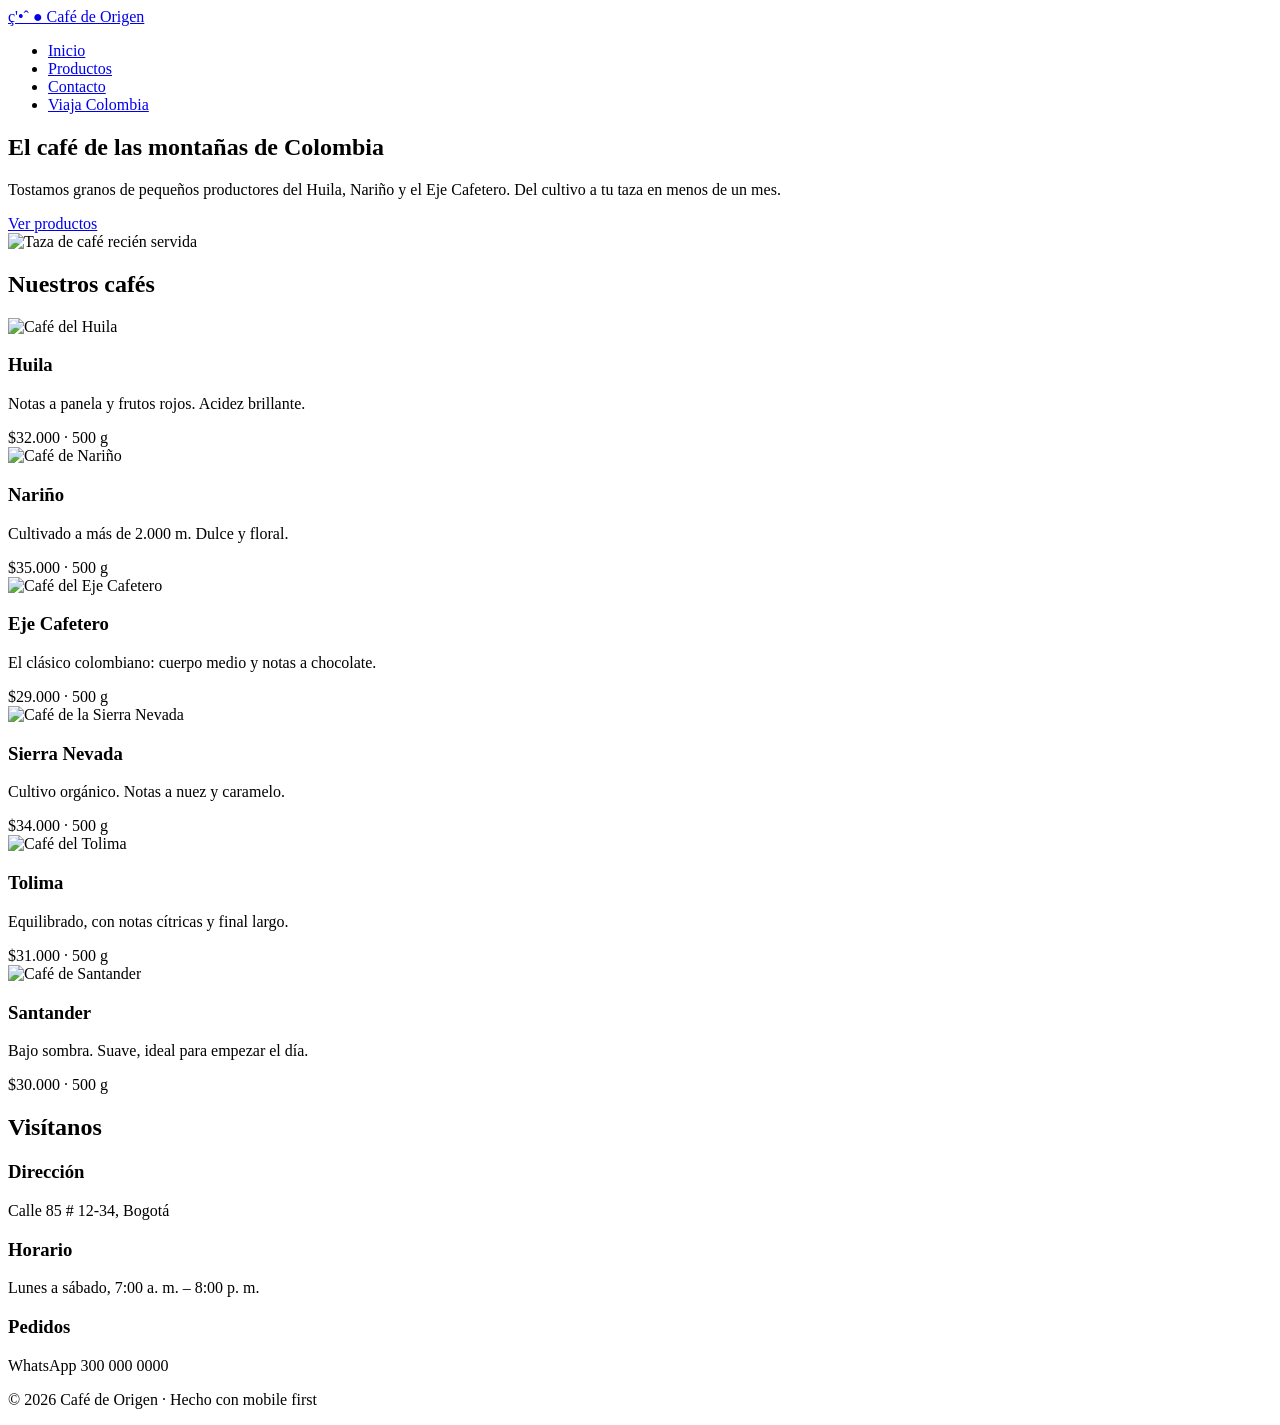
==== index.html @ 824e14e4 "Estructura inicial y viajacolombia" ====
<!DOCTYPE html>
<html lang="es">
<head>
    <meta charset="UTF-8">
 
    <meta name="viewport" content="width=device-width, initial-scale=1.0">
    <title>Café de Origen</title>
    <link rel="stylesheet" href="css/styles.css">
</head>
<body>

<!-- ENCABEZADO -->
<header class="header">
    <div class="contenedor header contenido">
        <a href="#inicio" class="logo">ç'•ˆ ● Café de Origen</a>
        <nav>
          <ul class="nav lista">
 
            <li><a href="#inicio">Inicio</a></li>
            <li><a href="#productos">Productos</a></li>
            <li><a href="#contacto">Contacto</a></li>
            <li><a href="viajacolombia/index.html" class="nav destacado">Viaja Colombia</a></li>
        </ul>
    </nav>
  </div>
</header>

<main>
<!-- HERO -->
<section class="hero" id="inicio">
    <div class="contenedor hero contenido">
        <div class="hero texto">
            <h1>El café de las montañas de Colombia</h1>
            <p>Tostamos granos de pequeños productores del Huila, Nariño y el Eje Cafetero. Del cultivo a tu taza en menos de un mes.</p>
            <a href="#productos" class="boton">Ver productos</a>
        </div>
        <img class="hero imagen" src="https://placehold.co/800x600/4b2e2a/f7f1e8.png?text=Cafe+de+Origen" alt="Taza de café recién servida">
        </div>
        </section>

<!-- PRODUCTOS -->

<section class="productos" id="productos">
    <div class="contenedor">
        <h2>Nuestros cafés</h2>
        <div class="tarjetas">
            <article class="tarjeta">
            <img src="https://placehold.co/600x400/6b4226/f7f1e8.png?text=Huila" alt="Café del Huila">
            <div class="tarjeta cuerpo">
               <h3>Huila</h3>
               <p>Notas a panela y frutos rojos. Acidez brillante.</p>
                <span class="precio">$32.000 · 500 g</span>
        </div>
</article>

    <article class="tarjeta">
        <img src="https://placehold.co/600x400/6b4226/f7f1e8.png?text=Narino" alt="Café de Nariño">
    <div class="tarjeta cuerpo">
        <h3>Nariño</h3>
        <p>Cultivado a más de 2.000 m. Dulce y floral.</p>
        <span class="precio">$35.000 · 500 g</span>
    </div>
</article>

    <article class="tarjeta">
        <img src="https://placehold.co/600x400/6b4226/f7f1e8.png?text=Eje+Cafetero" alt="Café del Eje Cafetero">
        <div class="tarjeta cuerpo">
        <h3>Eje Cafetero</h3>
        <p>El clásico colombiano: cuerpo medio y notas a chocolate.</p>
        <span class="precio">$29.000 · 500 g</span>
    </div>
</article>

    <article class="tarjeta">
        <img src="https://placehold.co/600x400/6b4226/f7f1e8.png?text=Sierra+Nevada" alt="Café de la Sierra Nevada">
        <div class="tarjeta cuerpo">
        <h3>Sierra Nevada</h3>
        <p>Cultivo orgánico. Notas a nuez y caramelo.</p>
        <span class="precio">$34.000 · 500 g</span>
        </div>
</article>

    <article class="tarjeta">
        <img src="https://placehold.co/600x400/6b4226/f7f1e8.png?text=Tolima" alt="Café del Tolima">
        <div class="tarjeta cuerpo">
        <h3>Tolima</h3>
        <p>Equilibrado, con notas cítricas y final largo.</p>
        <span class="precio">$31.000 · 500 g</span>
        </div>
</article>

    <article class="tarjeta">
        <img src="https://placehold.co/600x400/6b4226/f7f1e8.png?text=Santander" alt="Café de Santander">
        <div class="tarjeta cuerpo">
        <h3>Santander</h3>
        <p>Bajo sombra. Suave, ideal para empezar el día.</p>
        <span class="precio">$30.000 · 500 g</span>
        </div>

    </article>
    </div>
</div>
</section>


<!-- CONTACTO -->
<section class="contacto" id="contacto">
    <div class="contenedor">
        <h2>Visítanos</h2>
        <div class="contacto grid">
            <div class="contacto bloque">
                <h3>Dirección</h3>
                <p>Calle 85 # 12-34, Bogotá</p>
            </div>
            <div class="contacto bloque">
                <h3>Horario</h3>
                <p>Lunes a sábado, 7:00 a. m. – 8:00 p. m.</p>
</div>

            <div class="contacto bloque">
                <h3>Pedidos</h3>
                <p>WhatsApp 300 000 0000</p>
            </div>
        </div>
</div>
</section>
</main>

<!-- PIE DE PÁGINA -->
<footer class="footer">
<p>© 2026 Café de Origen · Hecho con mobile first</p>
</footer>

</body>
</html>
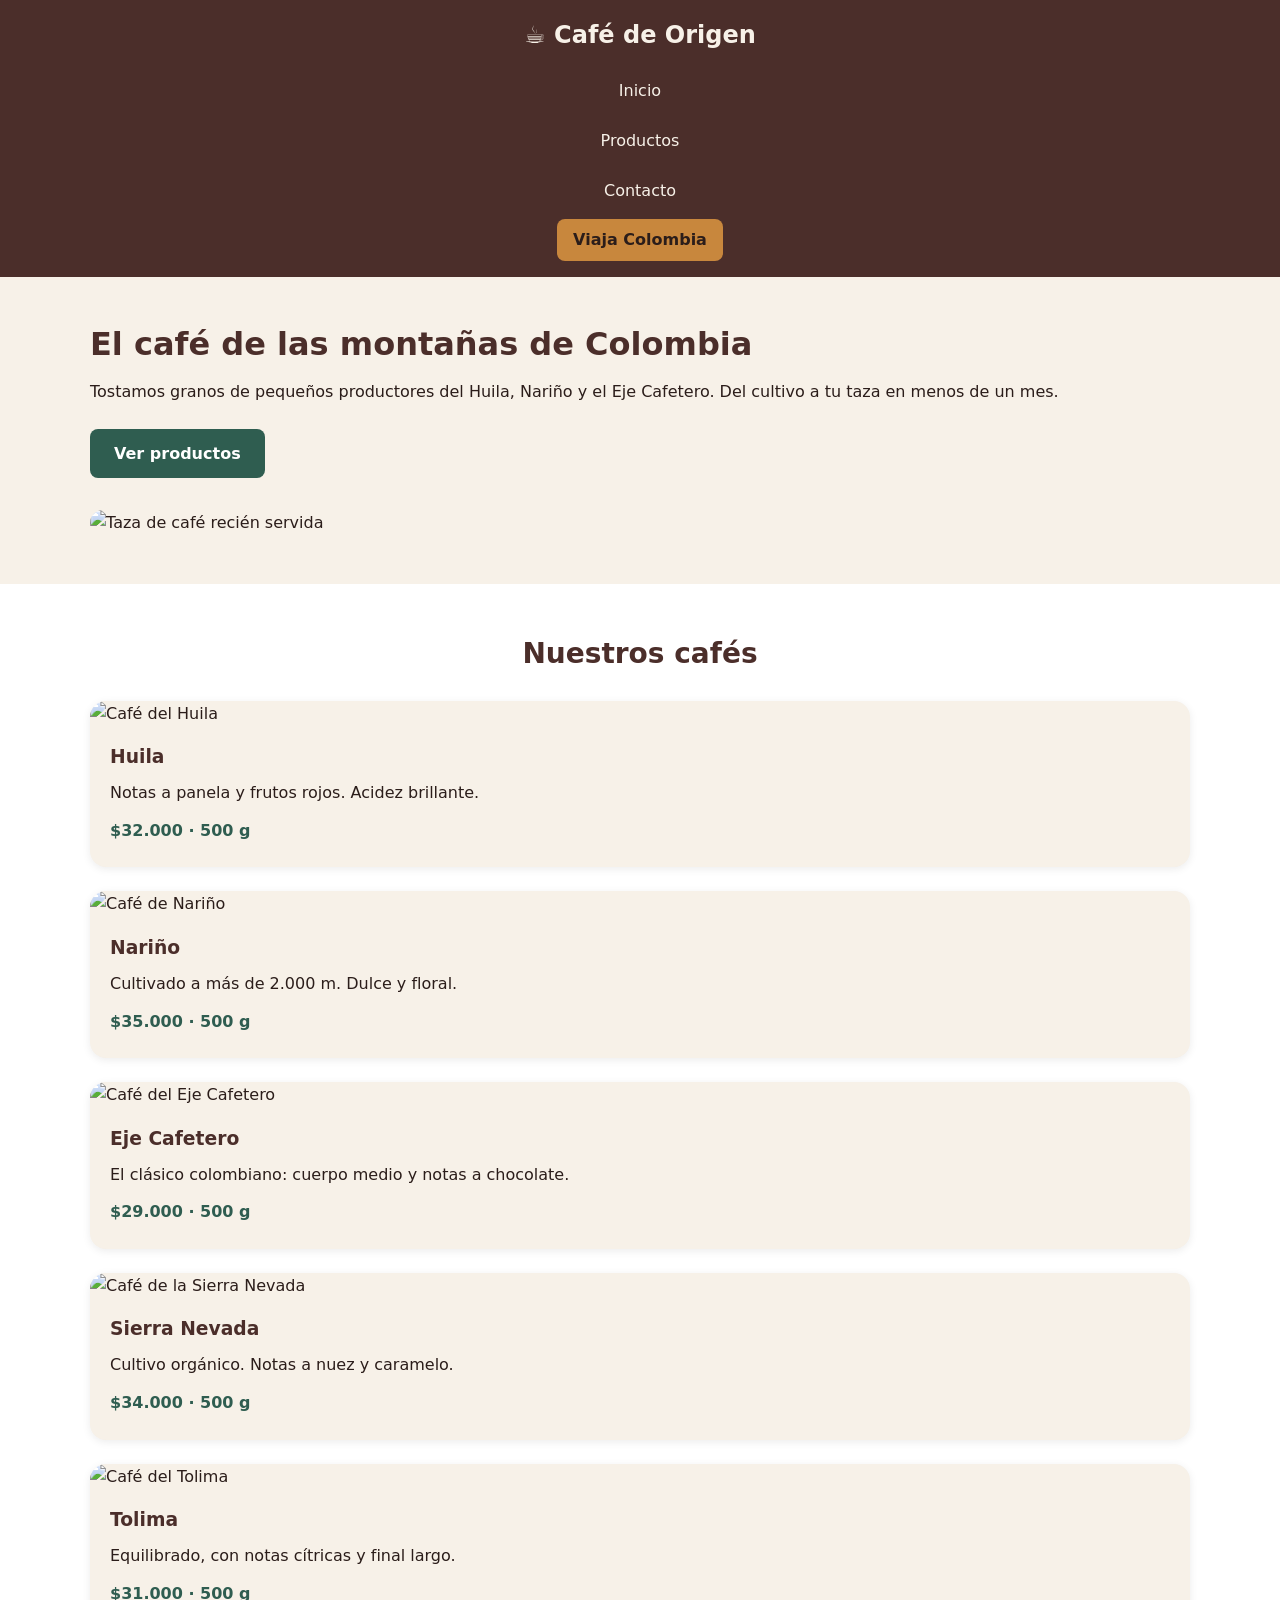
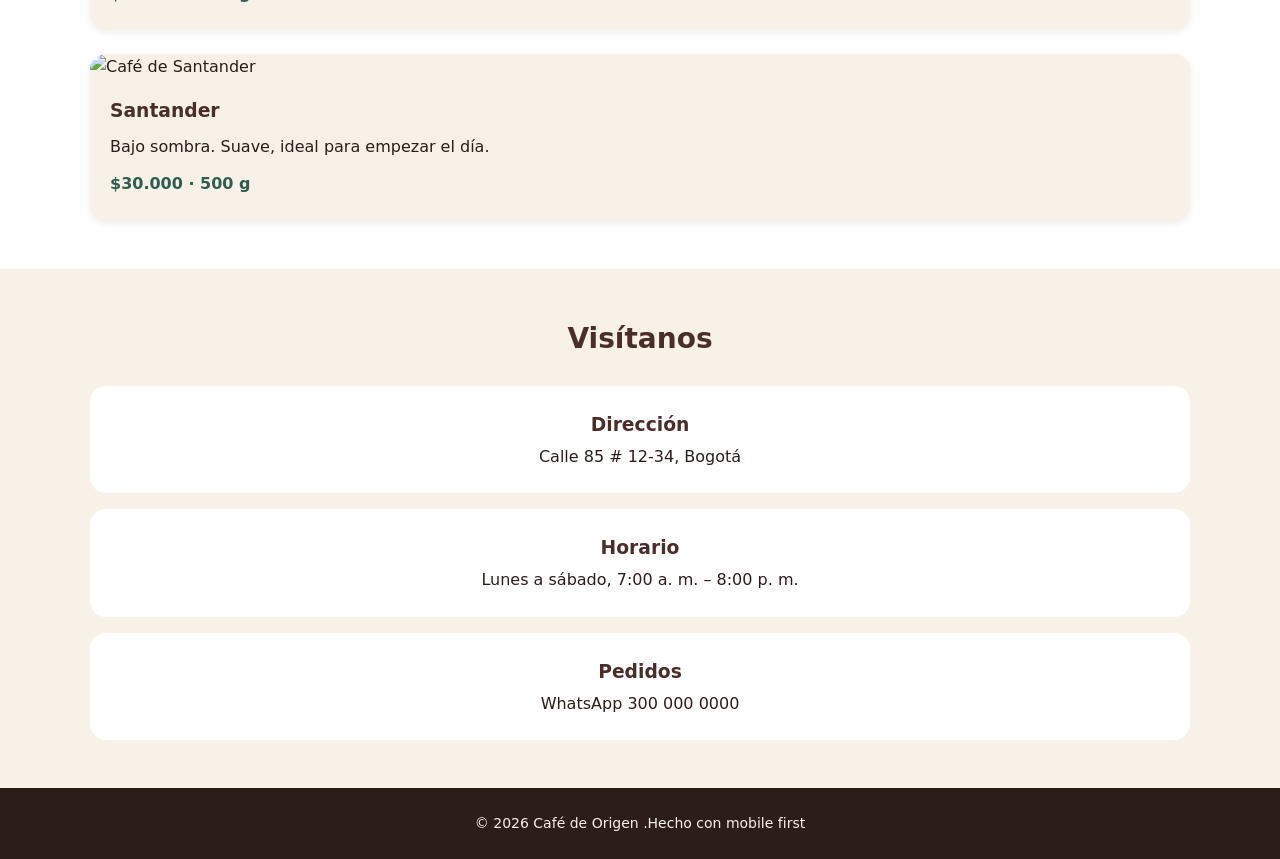
==== commit dea906c6: "Estilos base mobile first" ====
--- a/index.html
+++ b/index.html
@@ -2,8 +2,9 @@
 <html lang="es">
 <head>
     <meta charset="UTF-8">
- 
+
     <meta name="viewport" content="width=device-width, initial-scale=1.0">
+    
     <title>Café de Origen</title>
     <link rel="stylesheet" href="css/styles.css">
 </head>
@@ -11,15 +12,14 @@
 
 <!-- ENCABEZADO -->
 <header class="header">
-    <div class="contenedor header contenido">
-        <a href="#inicio" class="logo">ç'•ˆ ● Café de Origen</a>
+    <div class="contenedor header_contenido">
+        <a href="#inicio" class="logo">☕ Café de Origen</a>
         <nav>
-          <ul class="nav lista">
- 
+          <ul class="nav_lista">
             <li><a href="#inicio">Inicio</a></li>
             <li><a href="#productos">Productos</a></li>
             <li><a href="#contacto">Contacto</a></li>
-            <li><a href="viajacolombia/index.html" class="nav destacado">Viaja Colombia</a></li>
+            <li><a href="viajacolombia/index.html" class="nav_destacado">Viaja Colombia</a></li>
         </ul>
     </nav>
   </div>
@@ -28,13 +28,13 @@
 <main>
 <!-- HERO -->
 <section class="hero" id="inicio">
-    <div class="contenedor hero contenido">
-        <div class="hero texto">
+    <div class="contenedor hero_contenido">
+        <div class="hero_texto">
             <h1>El café de las montañas de Colombia</h1>
             <p>Tostamos granos de pequeños productores del Huila, Nariño y el Eje Cafetero. Del cultivo a tu taza en menos de un mes.</p>
             <a href="#productos" class="boton">Ver productos</a>
         </div>
-        <img class="hero imagen" src="https://placehold.co/800x600/4b2e2a/f7f1e8.png?text=Cafe+de+Origen" alt="Taza de café recién servida">
+        <img class="hero_imagen" src="https://placehold.co/800x600/4b2e2a/f7f1e8.png?text=Cafe+de+Origen" alt="Taza de café recién servida">
         </div>
         </section>
 
@@ -46,7 +46,7 @@
         <div class="tarjetas">
             <article class="tarjeta">
             <img src="https://placehold.co/600x400/6b4226/f7f1e8.png?text=Huila" alt="Café del Huila">
-            <div class="tarjeta cuerpo">
+            <div class="tarjeta_cuerpo">
                <h3>Huila</h3>
                <p>Notas a panela y frutos rojos. Acidez brillante.</p>
                 <span class="precio">$32.000 · 500 g</span>
@@ -55,7 +55,7 @@
 
     <article class="tarjeta">
         <img src="https://placehold.co/600x400/6b4226/f7f1e8.png?text=Narino" alt="Café de Nariño">
-    <div class="tarjeta cuerpo">
+    <div class="tarjeta_cuerpo">
         <h3>Nariño</h3>
         <p>Cultivado a más de 2.000 m. Dulce y floral.</p>
         <span class="precio">$35.000 · 500 g</span>
@@ -64,7 +64,7 @@
 
     <article class="tarjeta">
         <img src="https://placehold.co/600x400/6b4226/f7f1e8.png?text=Eje+Cafetero" alt="Café del Eje Cafetero">
-        <div class="tarjeta cuerpo">
+        <div class="tarjeta_cuerpo">
         <h3>Eje Cafetero</h3>
         <p>El clásico colombiano: cuerpo medio y notas a chocolate.</p>
         <span class="precio">$29.000 · 500 g</span>
@@ -73,7 +73,7 @@
 
     <article class="tarjeta">
         <img src="https://placehold.co/600x400/6b4226/f7f1e8.png?text=Sierra+Nevada" alt="Café de la Sierra Nevada">
-        <div class="tarjeta cuerpo">
+        <div class="tarjeta_cuerpo">
         <h3>Sierra Nevada</h3>
         <p>Cultivo orgánico. Notas a nuez y caramelo.</p>
         <span class="precio">$34.000 · 500 g</span>
@@ -82,7 +82,7 @@
 
     <article class="tarjeta">
         <img src="https://placehold.co/600x400/6b4226/f7f1e8.png?text=Tolima" alt="Café del Tolima">
-        <div class="tarjeta cuerpo">
+        <div class="tarjeta_cuerpo">
         <h3>Tolima</h3>
         <p>Equilibrado, con notas cítricas y final largo.</p>
         <span class="precio">$31.000 · 500 g</span>
@@ -91,7 +91,7 @@
 
     <article class="tarjeta">
         <img src="https://placehold.co/600x400/6b4226/f7f1e8.png?text=Santander" alt="Café de Santander">
-        <div class="tarjeta cuerpo">
+        <div class="tarjeta_cuerpo">
         <h3>Santander</h3>
         <p>Bajo sombra. Suave, ideal para empezar el día.</p>
         <span class="precio">$30.000 · 500 g</span>
@@ -107,17 +107,17 @@
 <section class="contacto" id="contacto">
     <div class="contenedor">
         <h2>Visítanos</h2>
-        <div class="contacto grid">
-            <div class="contacto bloque">
+        <div class="contacto_grid">
+            <div class="contacto_bloque">
                 <h3>Dirección</h3>
                 <p>Calle 85 # 12-34, Bogotá</p>
             </div>
-            <div class="contacto bloque">
+            <div class="contacto_bloque">
                 <h3>Horario</h3>
                 <p>Lunes a sábado, 7:00 a. m. – 8:00 p. m.</p>
 </div>
 
-            <div class="contacto bloque">
+            <div class="contacto_bloque">
                 <h3>Pedidos</h3>
                 <p>WhatsApp 300 000 0000</p>
             </div>
@@ -128,7 +128,7 @@
 
 <!-- PIE DE PÁGINA -->
 <footer class="footer">
-<p>© 2026 Café de Origen · Hecho con mobile first</p>
+<p>© 2026 Café de Origen .Hecho con mobile first</p>
 </footer>
 
 </body>
--- a/css/styles.css
+++ b/css/styles.css
@@ -0,0 +1,164 @@
+/* ===== PASO 3: Reset y box-sizing ===== */
+* {
+    box-sizing: border-box; margin: 0;
+    padding: 0;
+}
+
+/* ===== PASO 4: Tipografía base con unidades relativas ===== */ 
+html {
+    font-size: 100%;	/* 1rem = 16px (tamaño del navegador) */ scroll-behavior: smooth;
+}
+
+body {
+    font-family: system-ui, "Segoe UI", Roboto, Arial, sans-serif; font-size: 1rem;
+    line-height: 1.6; color: #2b1d1a;
+    background-color: #f7f1e8;
+}
+
+a {
+    color: inherit;
+    text-decoration: none;
+}
+
+ul {
+    list-style: none;
+}
+h2 {
+    font-size: 1.75rem; color: #4b2e2a; text-align: center;
+    margin-bottom: 1.5rem;
+}
+
+/* ===== PASO 5: Imágenes fluidas ===== */ 
+img {
+    max-width: 100%; height: auto; display: block;
+}
+
+/* ===== PASO 6: Contenedor ===== */
+.contenedor { 
+    width: 90%;
+    max-width: 1100px; margin: 0 auto;
+
+}
+
+/* ===== PASO 7: Encabezado y menú (móvil) ===== */
+.header {
+    background-color: #4b2e2a; color: #f7f1e8;
+    padding: 1rem 0;
+
+}
+
+.header_contenido { 
+    display: flex;
+    flex-direction: column; align-items: center; gap: 1rem;
+}
+
+.logo {
+    font-size: 1.5rem; font-weight: 700;
+}
+.nav_lista { display: flex;
+    flex-direction: column; align-items: center; gap: 0.5rem;
+}
+.nav_lista a { 
+    display: block; padding: 0.5rem 1rem; border-radius: 0.5rem;
+}
+
+.nav_lista a:hover {
+background-color: rgba(255, 255, 255, 0.15);
+}
+
+.nav_destacado {   
+    background-color: #c8873d; color: #2b1d1a;
+    font-weight: 700;
+}
+
+
+/* ===== PASO 8: Hero (móvil) ===== */
+.hero {
+    padding: 3rem 0;
+}
+
+.hero_contenido { 
+    display: grid; 
+    gap: 2rem;
+}
+
+
+.hero h1 {
+    font-size: 2rem; 
+    line-height: 1.2; 
+    color: #4b2e2a; 
+    margin-bottom: 1rem;
+}
+
+.hero p {
+    margin-bottom: 1.5rem;
+}
+
+.boton {
+    display: inline-block; 
+    background-color: #2f5d50; 
+    color: #ffffff;
+    padding: 0.75rem 1.5rem; 
+    border-radius: 0.5rem; 
+    font-weight: 700;
+}
+
+.hero_imagen { 
+    border-radius: 1rem;
+}
+
+/* ===== PASO 9: Tarjetas de productos (móvil: 1 columna) ===== */
+.productos {
+    background-color: #ffffff; 
+    padding: 3rem 0;
+}
+
+.tarjetas { 
+    display: grid;
+    grid-template-columns: 1fr; gap: 1.5rem;
+}
+.tarjeta {
+    background-color: #f7f1e8; 
+    border-radius: 1rem; 
+    overflow: hidden;
+    box-shadow: 0 2px 8px rgba(0, 0, 0, 0.08);
+}
+
+.tarjeta_cuerpo {
+padding: 1rem 1.25rem 1.5rem;
+
+}
+.tarjeta h3 { 
+    color: #4b2e2a;
+    margin-bottom: 0.5rem;
+}
+
+.precio {   
+    display: block;
+    margin-top: 0.75rem; 
+    font-weight: 700; 
+    color: #2f5d50;
+}
+
+/* ===== PASO 10: Contacto y pie de página (móvil) ===== */
+.contacto { 
+    padding: 3rem 0;
+}
+.contacto_grid { 
+    display: flex;
+    flex-direction: column; gap: 1rem;
+}
+.contacto_bloque { 
+    background-color: #ffffff; 
+    padding: 1.5rem;
+    border-radius: 1rem; text-align: center;
+}
+.contacto_bloque h3 { 
+    color: #4b2e2a;
+    margin-bottom: 0.25rem;
+}
+
+.footer {
+    background-color: #2b1d1a; color: #f7f1e8;
+    text-align: center; padding: 1.5rem 0; font-size: 0.875rem;
+}
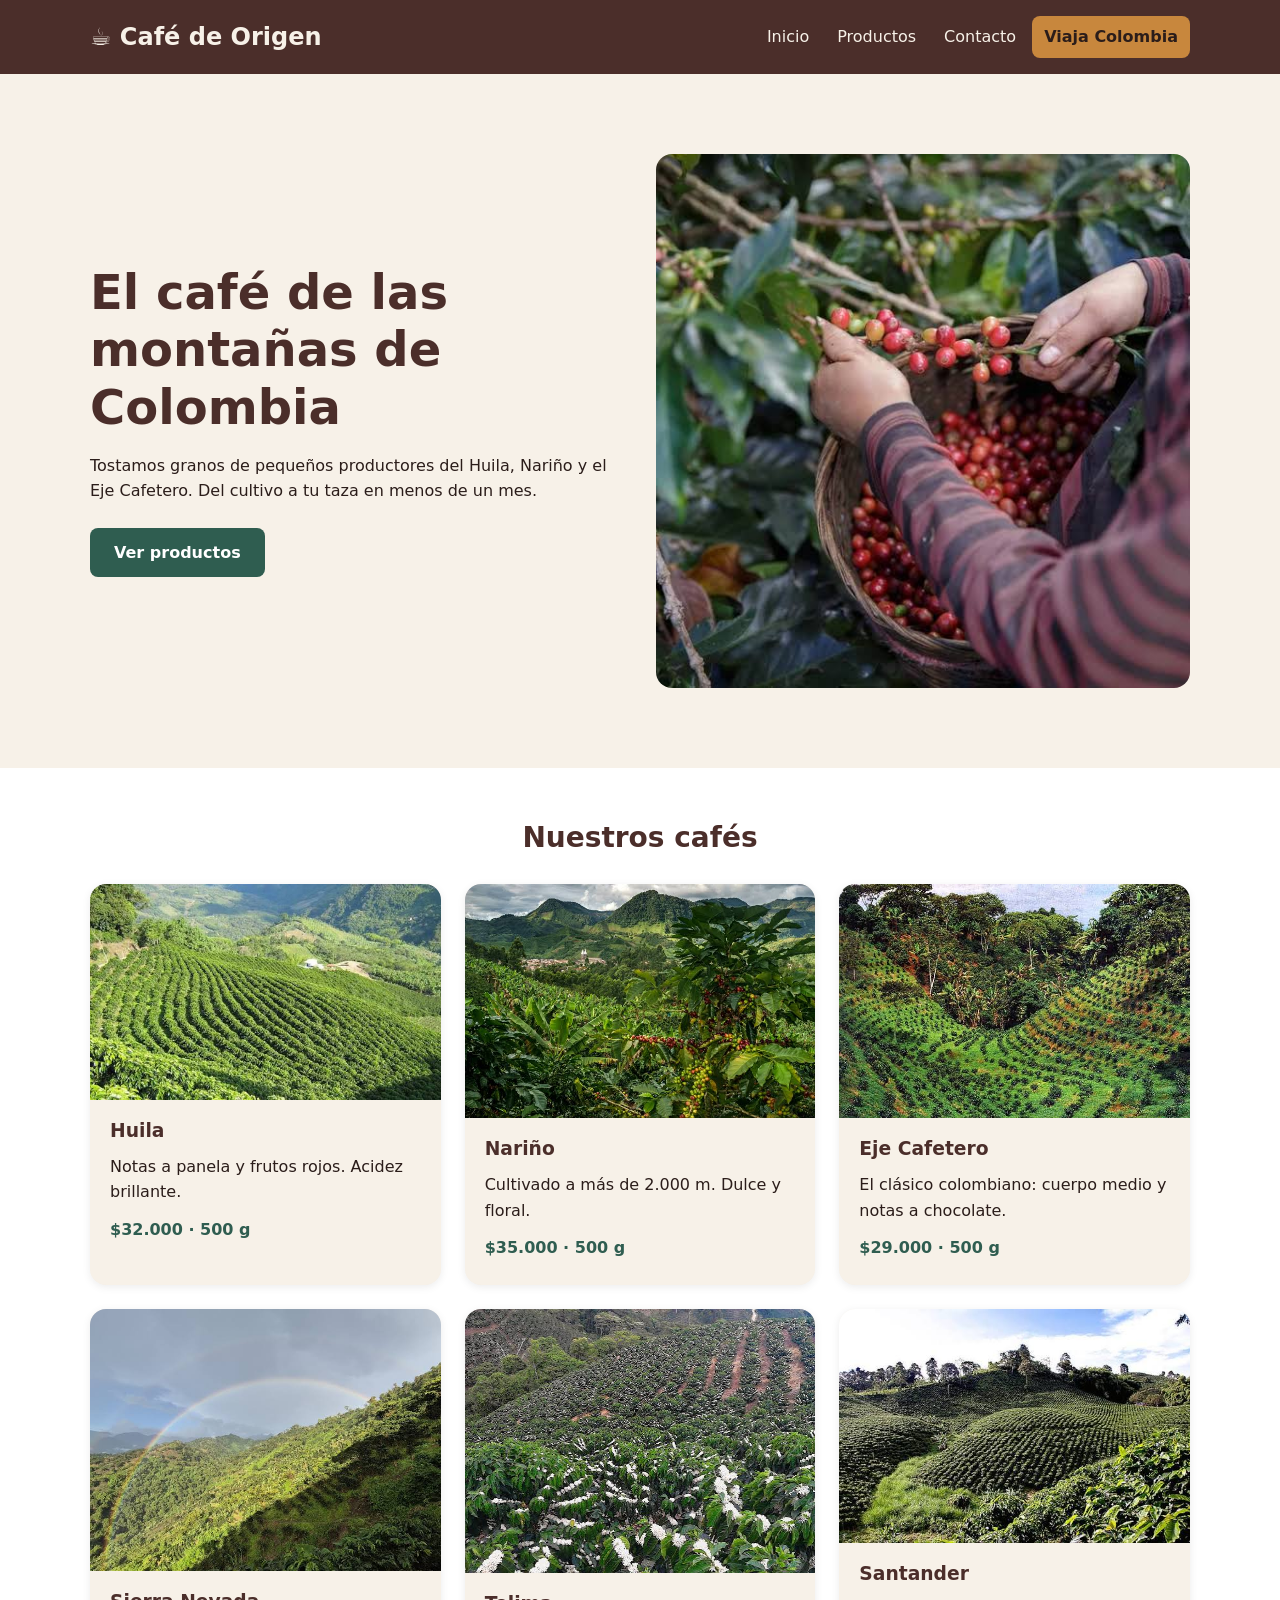
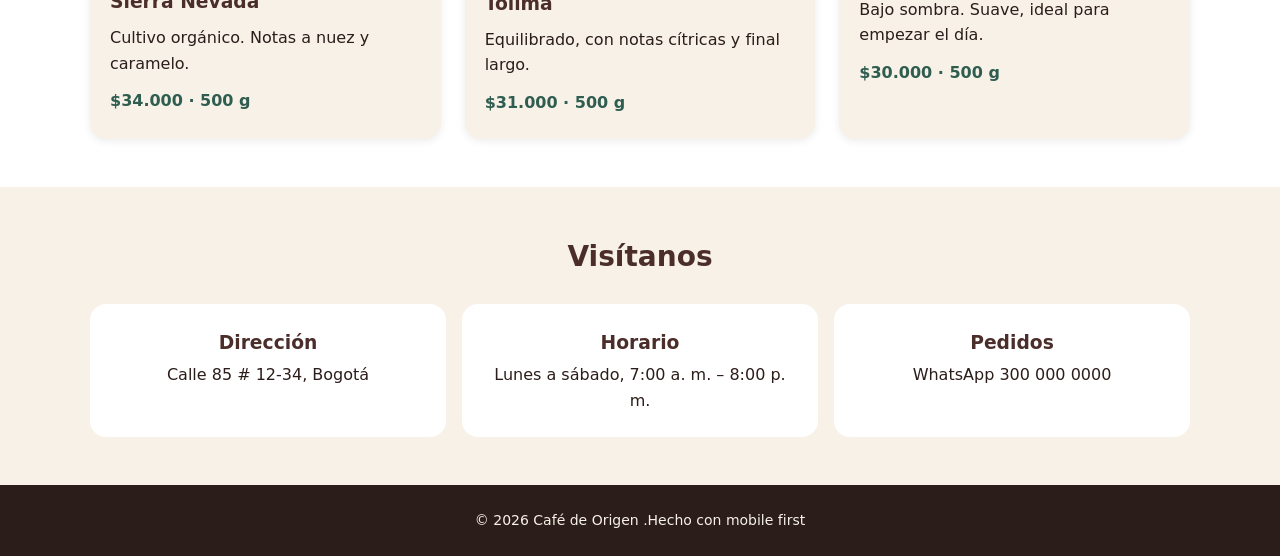
==== commit f05a88d5: "Media queries para tablet y escritorio. Fotos en hero y en tarjeta" ====
--- a/index.html
+++ b/index.html
@@ -34,7 +34,7 @@
             <p>Tostamos granos de pequeños productores del Huila, Nariño y el Eje Cafetero. Del cultivo a tu taza en menos de un mes.</p>
             <a href="#productos" class="boton">Ver productos</a>
         </div>
-        <img class="hero_imagen" src="https://placehold.co/800x600/4b2e2a/f7f1e8.png?text=Cafe+de+Origen" alt="Taza de café recién servida">
+        <img class="hero_imagen" src="img\manos_campesinas_recogen_café.jpg" alt="Manos manos_campesinas_recogen_café">
         </div>
         </section>
 
@@ -45,7 +45,7 @@
         <h2>Nuestros cafés</h2>
         <div class="tarjetas">
             <article class="tarjeta">
-            <img src="https://placehold.co/600x400/6b4226/f7f1e8.png?text=Huila" alt="Café del Huila">
+            <img src="img\café_huila.jpg" alt="Café del Huila">
             <div class="tarjeta_cuerpo">
                <h3>Huila</h3>
                <p>Notas a panela y frutos rojos. Acidez brillante.</p>
@@ -54,7 +54,7 @@
 </article>
 
     <article class="tarjeta">
-        <img src="https://placehold.co/600x400/6b4226/f7f1e8.png?text=Narino" alt="Café de Nariño">
+        <img src="img\café_nariño.jpg" alt="Café de Nariño">
     <div class="tarjeta_cuerpo">
         <h3>Nariño</h3>
         <p>Cultivado a más de 2.000 m. Dulce y floral.</p>
@@ -63,7 +63,7 @@
 </article>
 
     <article class="tarjeta">
-        <img src="https://placehold.co/600x400/6b4226/f7f1e8.png?text=Eje+Cafetero" alt="Café del Eje Cafetero">
+        <img src="img\café_eje_cafetero.jpg" alt="Café del Eje Cafetero">
         <div class="tarjeta_cuerpo">
         <h3>Eje Cafetero</h3>
         <p>El clásico colombiano: cuerpo medio y notas a chocolate.</p>
@@ -72,7 +72,7 @@
 </article>
 
     <article class="tarjeta">
-        <img src="https://placehold.co/600x400/6b4226/f7f1e8.png?text=Sierra+Nevada" alt="Café de la Sierra Nevada">
+        <img src="img\café_sierra_nevada.jpg" alt="Café de la Sierra Nevada">
         <div class="tarjeta_cuerpo">
         <h3>Sierra Nevada</h3>
         <p>Cultivo orgánico. Notas a nuez y caramelo.</p>
@@ -81,7 +81,7 @@
 </article>
 
     <article class="tarjeta">
-        <img src="https://placehold.co/600x400/6b4226/f7f1e8.png?text=Tolima" alt="Café del Tolima">
+        <img src="img\café_tolima.jpg" alt="Café del Tolima">
         <div class="tarjeta_cuerpo">
         <h3>Tolima</h3>
         <p>Equilibrado, con notas cítricas y final largo.</p>
@@ -90,7 +90,7 @@
 </article>
 
     <article class="tarjeta">
-        <img src="https://placehold.co/600x400/6b4226/f7f1e8.png?text=Santander" alt="Café de Santander">
+        <img src="img\café_santander.jpg" alt="Café de Santander">
         <div class="tarjeta_cuerpo">
         <h3>Santander</h3>
         <p>Bajo sombra. Suave, ideal para empezar el día.</p>
--- a/css/styles.css
+++ b/css/styles.css
@@ -162,3 +162,50 @@
     background-color: #2b1d1a; color: #f7f1e8;
     text-align: center; padding: 1.5rem 0; font-size: 0.875rem;
 }
+
+/* ===== PASO 12: Tablet (768px en adelante) ===== */ @media (min-width: 768px) {
+.header_contenido { 
+    flex-direction: row;
+    justify-content: space-between;
+}
+.nav_lista {
+    flex-direction: row; 
+    gap: 0.25rem;
+}
+.nav_lista a {
+    padding: 0.5rem 0.75rem;
+}
+.hero h1 {
+    font-size: 2.5rem;
+}
+.tarjetas {
+    grid-template-columns: repeat(2, 1fr);
+}
+.contacto_grid { 
+    flex-direction: row;
+}
+
+.contacto_bloque { 
+    flex: 1;
+}
+}
+
+/* ===== PASO 13: Escritorio (1024px en adelante) ===== */ 
+@media (min-width: 1024px) {
+
+.hero {
+    padding: 5rem 0;
+}
+
+.hero_contenido {
+    grid-template-columns: 1fr 1fr; align-items: center;
+}
+.hero h1 {
+    font-size: 3rem;
+}
+
+.tarjetas {
+    grid-template-columns: repeat(3, 1fr);
+
+}
+}
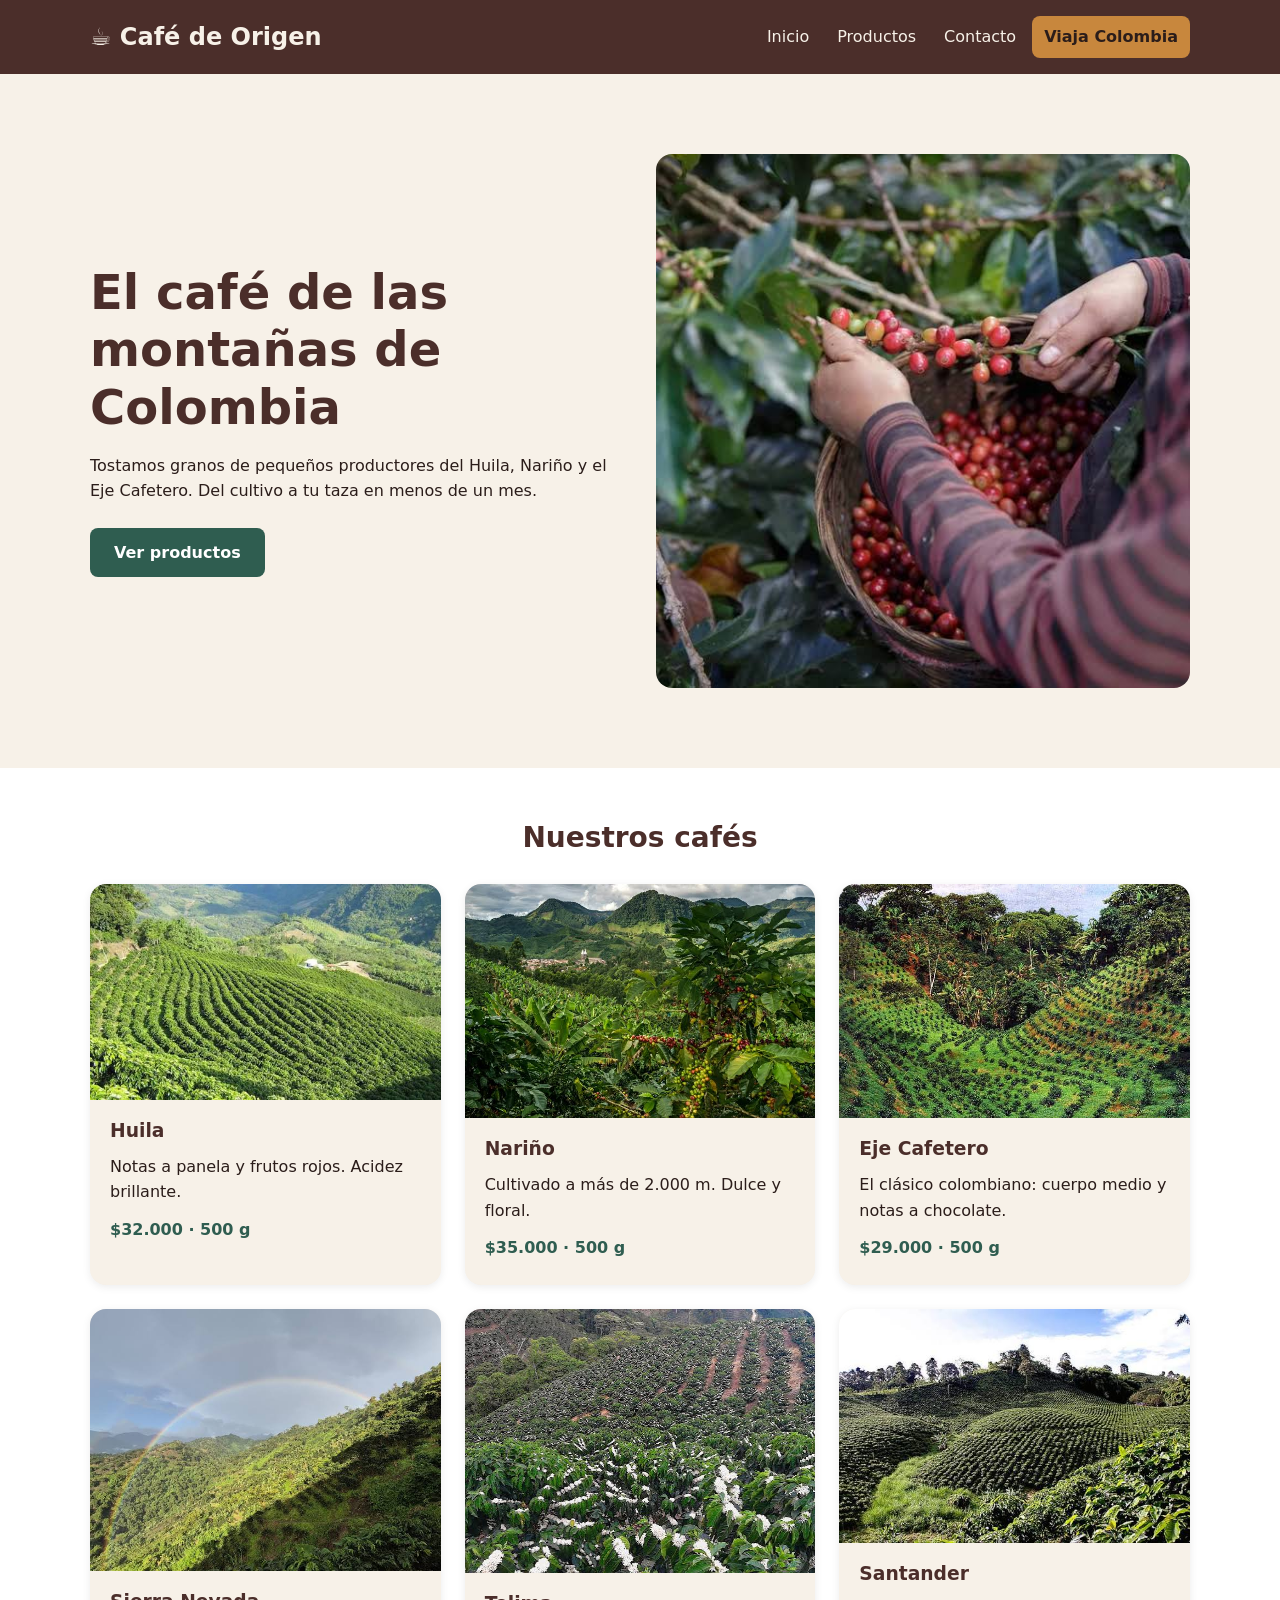
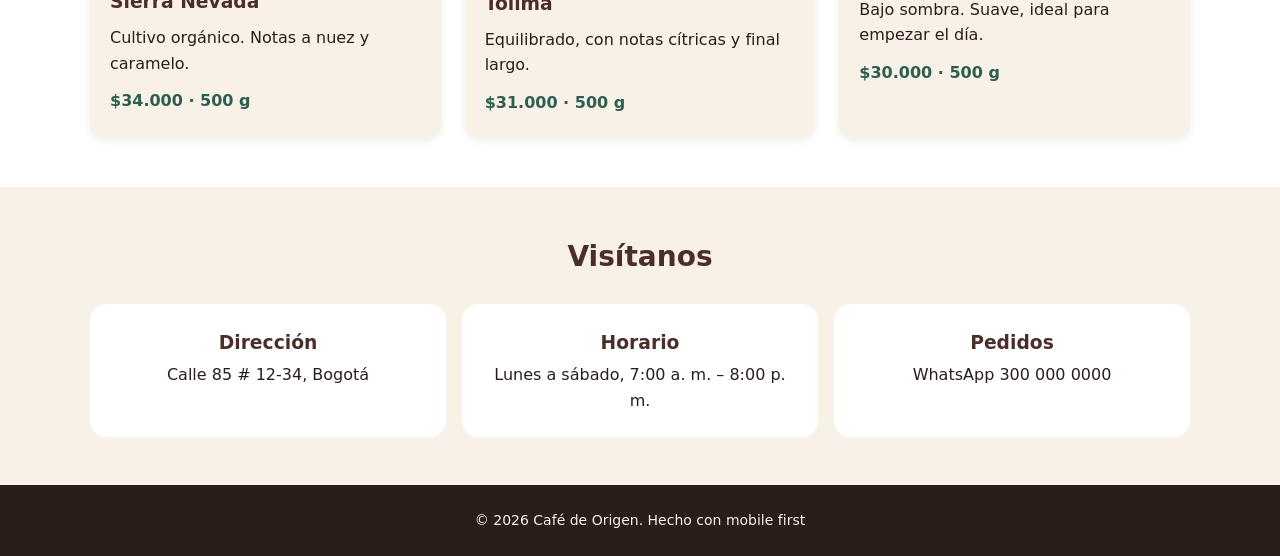
==== commit 2096c277: "detalles" ====
--- a/index.html
+++ b/index.html
@@ -128,7 +128,7 @@
 
 <!-- PIE DE PÁGINA -->
 <footer class="footer">
-<p>© 2026 Café de Origen .Hecho con mobile first</p>
+<p>© 2026 Café de Origen. Hecho con mobile first</p>
 </footer>
 
 </body>
--- a/css/styles.css
+++ b/css/styles.css
@@ -159,8 +159,11 @@
 }
 
 .footer {
-    background-color: #2b1d1a; color: #f7f1e8;
-    text-align: center; padding: 1.5rem 0; font-size: 0.875rem;
+    background-color: #2b1d1a; 
+    color: #f7f1e8;
+    text-align: center; 
+    padding: 1.5rem 0; 
+    font-size: 0.875rem;
 }
 
 /* ===== PASO 12: Tablet (768px en adelante) ===== */ @media (min-width: 768px) {
